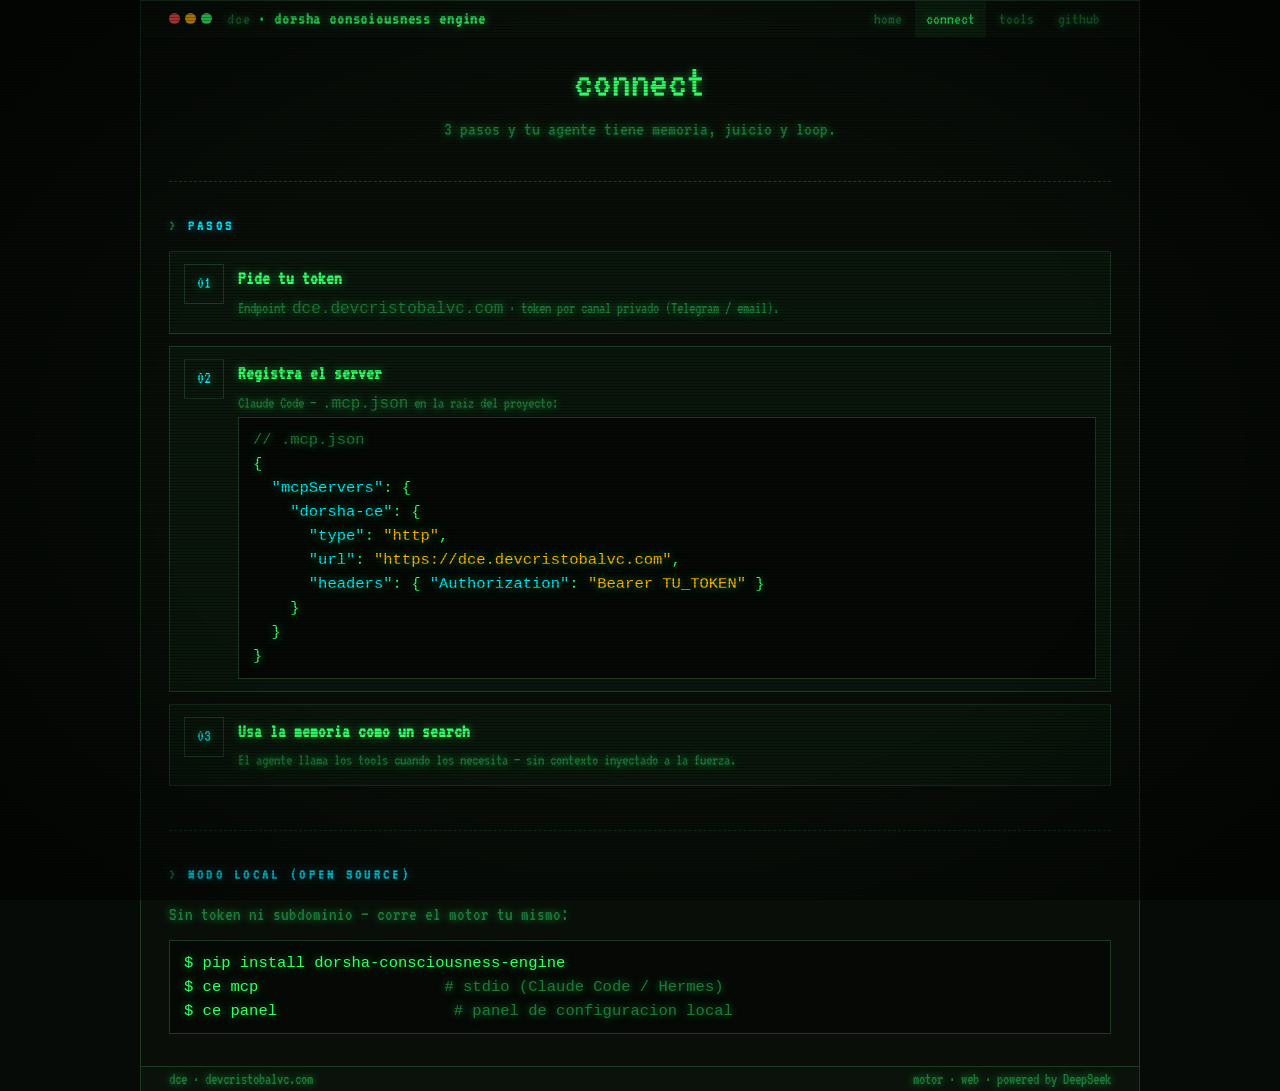
==== connect.html @ 1a73099b "dce: rediseno consola retro CRT + paginas separadas - estilo consola retro: fosforo verde sobre negr" ====
<!doctype html>
<html lang="es">
<head>
<meta charset="utf-8">
<meta name="viewport" content="width=device-width, initial-scale=1">
<title>connect — DCE</title>
<meta name="description" content="Conecta tu agente al Dorsha Consciousness Engine (MCP): token, .mcp.json, 3 pasos.">
<link rel="icon" href="data:image/svg+xml,%3Csvg xmlns='http://www.w3.org/2000/svg' viewBox='0 0 32 32'%3E%3Crect width='32' height='32' fill='%23070b07'/%3E%3Ctext x='16' y='23' font-family='monospace' font-size='18' fill='%2333ff66' text-anchor='middle'%3E%24%3C/text%3E%3C/svg%3E">
<link rel="preconnect" href="https://fonts.googleapis.com">
<link href="https://fonts.googleapis.com/css2?family=VT323&display=swap" rel="stylesheet">
<link rel="stylesheet" href="styles.css">
</head>
<body>
<header class="wrap">
  <div style="display:flex;align-items:center;gap:10px">
    <div class="dots"><span></span><span></span><span></span></div>
    <div class="title">dce <b>· dorsha consciousness engine</b></div>
  </div>
  <nav>
    <a href="index.html">home</a>
    <a href="connect.html" class="active">connect</a>
    <a href="tools.html">tools</a>
    <a href="https://github.com/DevCristobalvc/dorsha-consciousness-engine" target="_blank">github</a>
  </nav>
  <details class="menu">
    <summary>☰</summary>
    <div class="drop">
      <a href="index.html">home</a>
      <a href="connect.html">connect</a>
      <a href="tools.html">tools</a>
      <a href="https://github.com/DevCristobalvc/dorsha-consciousness-engine" target="_blank">github</a>
    </div>
  </details>
</header>

<main class="wrap">
  <section class="hero" style="border-top:none">
    <h1 style="font-size:clamp(28px,5.5vw,46px)">connect</h1>
    <p>3 pasos y tu agente tiene memoria, juicio y loop.</p>
  </section>

  <section id="steps">
    <h2>Pasos</h2>
    <div class="steps">
      <div class="step">
        <div style="flex:1">
          <h3>Pide tu token</h3>
          <p>Endpoint <code>dce.devcristobalvc.com</code> · token por canal privado (Telegram / email).</p>
        </div>
      </div>
      <div class="step">
        <div style="flex:1">
          <h3>Registra el server</h3>
          <p>Claude Code — <code>.mcp.json</code> en la raiz del proyecto:</p>
<pre><span class="c">// .mcp.json</span>
{
  <span class="k">"mcpServers"</span>: {
    <span class="k">"dorsha-ce"</span>: {
      <span class="k">"type"</span>: <span class="s">"http"</span>,
      <span class="k">"url"</span>: <span class="s">"https://dce.devcristobalvc.com"</span>,
      <span class="k">"headers"</span>: { <span class="k">"Authorization"</span>: <span class="s">"Bearer TU_TOKEN"</span> }
    }
  }
}</pre>
        </div>
      </div>
      <div class="step">
        <div style="flex:1">
          <h3>Usa la memoria como un search</h3>
          <p>El agente llama los tools cuando los necesita — sin contexto inyectado a la fuerza.</p>
        </div>
      </div>
    </div>
  </section>

  <section id="local">
    <h2>Modo local (open source)</h2>
    <p style="color:var(--dim);margin-bottom:10px">Sin token ni subdominio — corre el motor tu mismo:</p>
<pre><span class="p" style="color:var(--text)">$</span> pip install dorsha-consciousness-engine
<span class="p" style="color:var(--text)">$</span> ce mcp                    <span class="c"># stdio (Claude Code / Hermes)</span>
<span class="p" style="color:var(--text)">$</span> ce panel                   <span class="c"># panel de configuracion local</span></pre>
  </section>
</main>

<footer class="wrap">
  <div>dce · devcristobalvc.com</div>
  <div>
    <a href="https://github.com/DevCristobalvc/dorsha-consciousness-engine" target="_blank">motor</a> ·
    <a href="https://github.com/DevCristobalvc/web-dorsha-consciousness-engine" target="_blank">web</a> ·
    powered by DeepSeek
  </div>
</footer>
</body>
</html>
---- styles.css ----
/* DCE — consola retro CRT (estilo compartido) */
:root {
  --bg:#070b07; --panel:#0b120b; --line:#1c3a24; --text:#33ff66; --dim:#1e7a3a;
  --cyan:#00e5ff; --warn:#ffb000; --red:#ff4d4d;
  --glow:0 0 8px rgba(51,255,102,.55);
}
* { box-sizing:border-box; margin:0; padding:0; }
html { scroll-behavior:smooth; }
body { background:var(--bg); color:var(--text); font-family:'VT323', 'JetBrains Mono', monospace;
       font-size:19px; line-height:1.55; -webkit-font-smoothing:antialiased;
       text-shadow:var(--glow); overflow-x:hidden; position:relative; }
/* scanlines CRT */
body::before { content:''; position:fixed; inset:0; pointer-events:none; z-index:9998;
  background:repeating-linear-gradient(0deg, rgba(0,0,0,.28) 0 1px, transparent 1px 3px); }
/* vignette */
body::after { content:''; position:fixed; inset:0; pointer-events:none; z-index:9998;
  background:radial-gradient(ellipse at center, transparent 55%, rgba(0,0,0,.55) 100%); }
::selection { background:var(--text); color:var(--bg); }

.wrap { max-width:1000px; margin:0 auto; padding:0 clamp(14px, 3.5vw, 28px); }

/* header estilo barra de terminal */
header { border:1px solid var(--line); border-bottom:none; background:var(--panel);
         display:flex; justify-content:space-between; align-items:center; gap:10px;
         padding:10px 16px; margin-top:clamp(14px,3vw,28px); flex-wrap:wrap; }
header .dots span { display:inline-block; width:11px; height:11px; border-radius:50%; margin-right:5px; }
header .dots span:nth-child(1){background:var(--red)} header .dots span:nth-child(2){background:var(--warn)}
header .dots span:nth-child(3){background:var(--text)}
header .title { color:var(--dim); font-size:17px; letter-spacing:.05em; }
header .title b { color:var(--text); }
header nav { display:flex; gap:2px; flex-wrap:wrap; }
header nav a { color:var(--dim); text-decoration:none; padding:4px 10px; font-size:17px;
               border:1px solid transparent; transition:color .12s, border-color .12s, background .12s; }
header nav a:hover { color:var(--text); border-color:var(--line); }
header nav a.active { color:var(--text); background:rgba(51,255,102,.08); }
details.menu { display:none; }

main { border:1px solid var(--line); border-top:none; background:rgba(10,16,10,.72);
       padding:clamp(18px,4vw,40px) clamp(14px,3.5vw,28px); }

/* hero minimal */
.hero { text-align:center; padding:clamp(8px,2vw,20px) 0 clamp(20px,4vw,36px); }
.hero .prompt { color:var(--dim); font-size:clamp(16px,2.4vw,20px); margin-bottom:10px; }
.hero .prompt .cmd { color:var(--text); }
.hero .cursor { display:inline-block; width:10px; height:1em; background:var(--text);
                vertical-align:-2px; animation:blink 1s steps(1) infinite; margin-left:4px; }
@keyframes blink { 50% { opacity:0; } }
.hero h1 { font-size:clamp(34px,7vw,58px); font-weight:400; line-height:1.1; margin-bottom:6px; letter-spacing:.02em; }
.hero h1 .hl { color:var(--cyan); text-shadow:0 0 10px rgba(0,229,255,.6); }
.hero p { color:var(--dim); font-size:clamp(16px,2.3vw,20px); max-width:560px; margin:0 auto; }
.cta { display:flex; gap:10px; margin-top:20px; justify-content:center; flex-wrap:wrap; }
.btn { font-family:inherit; font-size:18px; text-decoration:none; padding:8px 20px; cursor:pointer;
       background:transparent; color:var(--text); border:1px solid var(--text);
       text-shadow:var(--glow); box-shadow:0 0 10px rgba(51,255,102,.25); transition:background .12s, color .12s; }
.btn:hover { background:var(--text); color:var(--bg); text-shadow:none; }
.btn.ghost { color:var(--dim); border-color:var(--line); box-shadow:none; }
.btn.ghost:hover { color:var(--text); border-color:var(--text); }

section { padding:clamp(18px,3.5vw,32px) 0; border-top:1px dashed var(--line); }
section h2 { font-size:15px; color:var(--cyan); text-transform:uppercase; letter-spacing:.22em;
             margin-bottom:14px; text-shadow:0 0 8px rgba(0,229,255,.45); }
section h2::before { content:'> '; color:var(--dim); }

/* bloque de terminal (instalación) */
.term-box { background:#050805; border:1px solid var(--line); padding:14px 16px; font-size:17px;
            box-shadow:inset 0 0 24px rgba(51,255,102,.06); overflow-x:auto; }
.term-box .l { white-space:pre; }
.term-box .p { color:var(--text); }
.term-box .c { color:var(--dim); }
.term-box .ok { color:var(--text); }
.term-box .cmt { color:var(--dim); }
.cmd-row { display:flex; flex-wrap:wrap; gap:6px 10px; margin-top:10px; }
.cmd-row code { background:var(--panel); border:1px solid var(--line); padding:3px 10px; font-size:16px; color:var(--cyan); }

/* diagrama */
.diagram { border:1px solid var(--line); background:#050805; padding:clamp(10px,2vw,18px);
           overflow:hidden; text-align:center; touch-action:none; cursor:grab;
           box-shadow:inset 0 0 30px rgba(51,255,102,.05); }
.diagram:active { cursor:grabbing; }
.diagram .mermaid { display:flex; justify-content:center; touch-action:none; }
.diagram .mermaid svg { max-width:100% !important; height:auto !important; transition:transform .1s ease-out; }
.hint { font-size:15px; color:var(--dim); margin-top:10px; text-align:center; }

/* tools grid */
.tools { display:grid; grid-template-columns:repeat(auto-fit,minmax(min(100%,240px),1fr)); gap:12px; }
.tool { border:1px solid var(--line); background:rgba(51,255,102,.03); padding:14px 16px;
        transition:border-color .12s, background .12s; }
.tool:hover { border-color:var(--text); background:rgba(51,255,102,.07); }
.tool code { color:var(--cyan); font-size:17px; text-shadow:0 0 8px rgba(0,229,255,.4); }
.tool p { color:var(--dim); font-size:16px; margin-top:6px; }

/* pasos connect */
.step { display:flex; gap:14px; margin-bottom:12px; border:1px solid var(--line);
        background:rgba(51,255,102,.03); padding:12px 14px; }
.step::before { counter-increment:step; content:'0' counter(step); flex:0 0 38px; height:38px;
              color:var(--cyan); border:1px solid var(--line); display:flex; align-items:center;
              justify-content:center; font-size:18px; }
.steps { counter-reset:step; }
.step h3 { font-size:19px; margin-bottom:2px; }
.step p { color:var(--dim); font-size:16px; }
pre { background:#050805; border:1px solid var(--line); padding:10px 14px; font-size:15.5px;
      overflow-x:auto; color:var(--text); }
pre .c { color:var(--dim); }
pre .k { color:var(--cyan); }
pre .s { color:var(--warn); }

footer { border:1px solid var(--line); border-top:none; background:var(--panel);
         padding:14px 16px; display:flex; justify-content:space-between; flex-wrap:wrap; gap:8px;
         font-size:16px; color:var(--dim); }
footer a { color:var(--dim); text-decoration:none; transition:color .12s; }
footer a:hover { color:var(--text); }

@media (max-width:640px) {
  header nav { display:none; }
  details.menu { display:block; position:relative; }
  details.menu summary { list-style:none; cursor:pointer; color:var(--text); font-size:20px;
                         border:1px solid var(--line); padding:2px 10px; }
  details.menu .drop { position:absolute; right:0; top:34px; background:var(--panel);
                       border:1px solid var(--line); padding:6px; display:flex; flex-direction:column;
                       min-width:160px; z-index:10; }
  details.menu .drop a { padding:7px 10px; color:var(--text); text-decoration:none; }
  .step { flex-direction:column; gap:6px; }
  .step::before { flex:0 0 auto; }
}
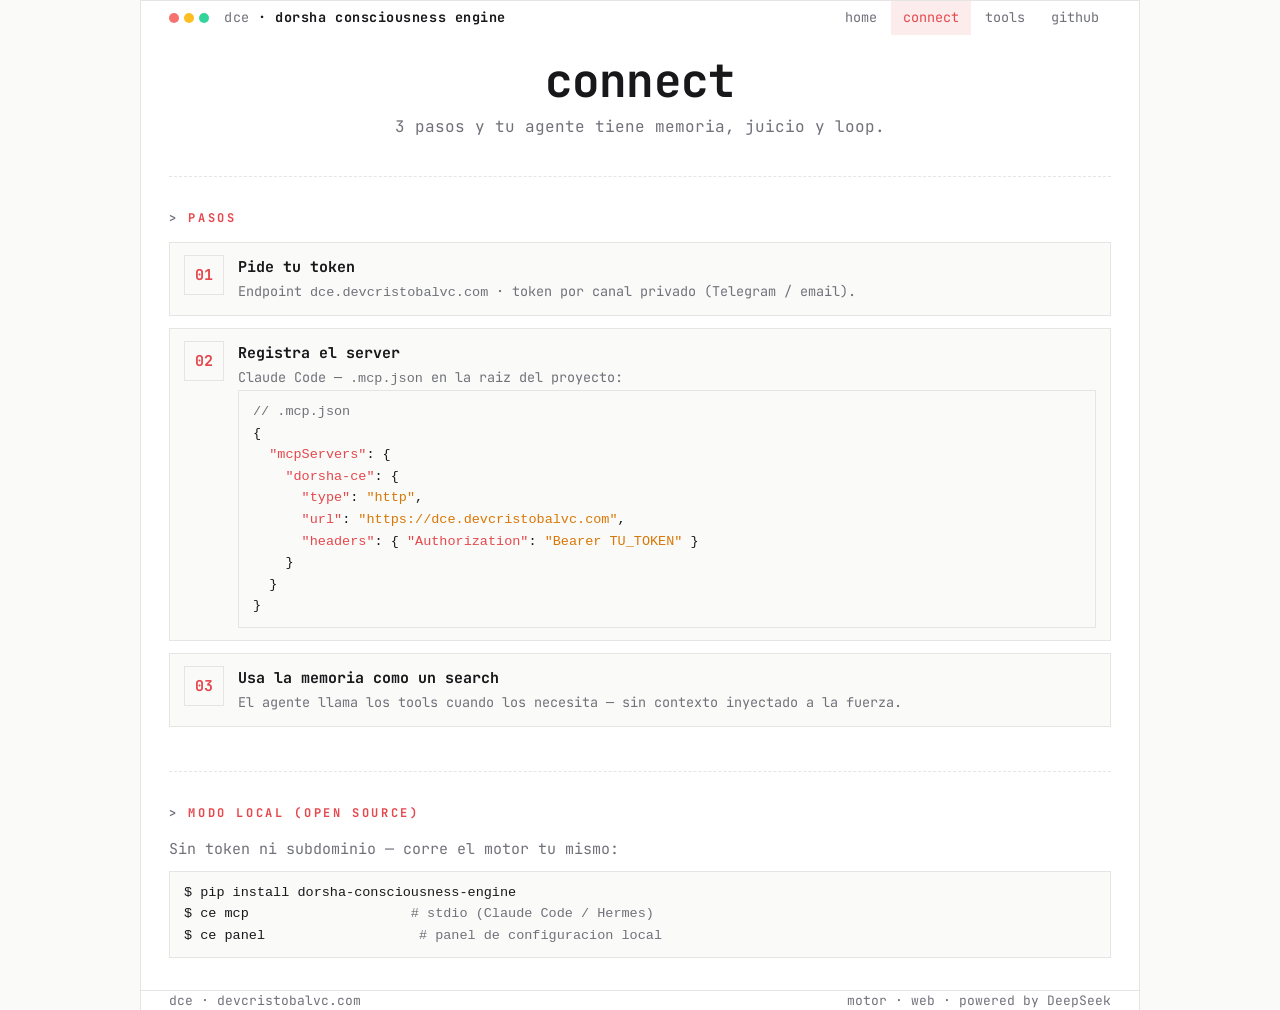
==== commit f31911a6: "dce: consola retro en tonos claros, detalles rojos, legible - fondo claro #fafaf9, texto oscuro #181" ====
--- a/connect.html
+++ b/connect.html
@@ -7,7 +7,7 @@
 <meta name="description" content="Conecta tu agente al Dorsha Consciousness Engine (MCP): token, .mcp.json, 3 pasos.">
 <link rel="icon" href="data:image/svg+xml,%3Csvg xmlns='http://www.w3.org/2000/svg' viewBox='0 0 32 32'%3E%3Crect width='32' height='32' fill='%23070b07'/%3E%3Ctext x='16' y='23' font-family='monospace' font-size='18' fill='%2333ff66' text-anchor='middle'%3E%24%3C/text%3E%3C/svg%3E">
 <link rel="preconnect" href="https://fonts.googleapis.com">
-<link href="https://fonts.googleapis.com/css2?family=VT323&display=swap" rel="stylesheet">
+<link href="https://fonts.googleapis.com/css2?family=JetBrains+Mono:wght@400;700&display=swap" rel="stylesheet">
 <link rel="stylesheet" href="styles.css">
 </head>
 <body>
--- a/styles.css
+++ b/styles.css
@@ -1,21 +1,13 @@
-/* DCE — consola retro CRT (estilo compartido) */
+/* DCE — consola retro clara · minimalista · detalles rojos */
 :root {
-  --bg:#070b07; --panel:#0b120b; --line:#1c3a24; --text:#33ff66; --dim:#1e7a3a;
-  --cyan:#00e5ff; --warn:#ffb000; --red:#ff4d4d;
-  --glow:0 0 8px rgba(51,255,102,.55);
+  --bg:#fafaf9; --panel:#ffffff; --line:#e7e5e4; --text:#18181b; --dim:#71717a;
+  --red:#e5484d; --red-dark:#d0353a; --red-soft:#fdecec; --amber:#d97706;
 }
 * { box-sizing:border-box; margin:0; padding:0; }
 html { scroll-behavior:smooth; }
-body { background:var(--bg); color:var(--text); font-family:'VT323', 'JetBrains Mono', monospace;
-       font-size:19px; line-height:1.55; -webkit-font-smoothing:antialiased;
-       text-shadow:var(--glow); overflow-x:hidden; position:relative; }
-/* scanlines CRT */
-body::before { content:''; position:fixed; inset:0; pointer-events:none; z-index:9998;
-  background:repeating-linear-gradient(0deg, rgba(0,0,0,.28) 0 1px, transparent 1px 3px); }
-/* vignette */
-body::after { content:''; position:fixed; inset:0; pointer-events:none; z-index:9998;
-  background:radial-gradient(ellipse at center, transparent 55%, rgba(0,0,0,.55) 100%); }
-::selection { background:var(--text); color:var(--bg); }
+body { background:var(--bg); color:var(--text); font-family:'JetBrains Mono', ui-monospace, Menlo, monospace;
+       font-size:15px; line-height:1.6; -webkit-font-smoothing:antialiased; overflow-x:hidden; }
+::selection { background:var(--red); color:#fff; }
 
 .wrap { max-width:1000px; margin:0 auto; padding:0 clamp(14px, 3.5vw, 28px); }
 
@@ -23,98 +15,96 @@
 header { border:1px solid var(--line); border-bottom:none; background:var(--panel);
          display:flex; justify-content:space-between; align-items:center; gap:10px;
          padding:10px 16px; margin-top:clamp(14px,3vw,28px); flex-wrap:wrap; }
-header .dots span { display:inline-block; width:11px; height:11px; border-radius:50%; margin-right:5px; }
-header .dots span:nth-child(1){background:var(--red)} header .dots span:nth-child(2){background:var(--warn)}
-header .dots span:nth-child(3){background:var(--text)}
-header .title { color:var(--dim); font-size:17px; letter-spacing:.05em; }
+header .dots span { display:inline-block; width:10px; height:10px; border-radius:50%; margin-right:5px; }
+header .dots span:nth-child(1){background:#f87171} header .dots span:nth-child(2){background:#fbbf24}
+header .dots span:nth-child(3){background:#34d399}
+header .title { color:var(--dim); font-size:13.5px; letter-spacing:.04em; }
 header .title b { color:var(--text); }
 header nav { display:flex; gap:2px; flex-wrap:wrap; }
-header nav a { color:var(--dim); text-decoration:none; padding:4px 10px; font-size:17px;
+header nav a { color:var(--dim); text-decoration:none; padding:5px 11px; font-size:13.5px;
                border:1px solid transparent; transition:color .12s, border-color .12s, background .12s; }
-header nav a:hover { color:var(--text); border-color:var(--line); }
-header nav a.active { color:var(--text); background:rgba(51,255,102,.08); }
+header nav a:hover { color:var(--red); border-color:var(--line); }
+header nav a.active { color:var(--red); border-color:var(--red-soft); background:var(--red-soft); }
 details.menu { display:none; }
 
-main { border:1px solid var(--line); border-top:none; background:rgba(10,16,10,.72);
+main { border:1px solid var(--line); border-top:none; background:var(--panel);
        padding:clamp(18px,4vw,40px) clamp(14px,3.5vw,28px); }
 
 /* hero minimal */
 .hero { text-align:center; padding:clamp(8px,2vw,20px) 0 clamp(20px,4vw,36px); }
-.hero .prompt { color:var(--dim); font-size:clamp(16px,2.4vw,20px); margin-bottom:10px; }
-.hero .prompt .cmd { color:var(--text); }
-.hero .cursor { display:inline-block; width:10px; height:1em; background:var(--text);
+.hero .prompt { color:var(--dim); font-size:clamp(14px,2vw,16px); margin-bottom:10px; }
+.hero .prompt .cmd { color:var(--red); }
+.hero .cursor { display:inline-block; width:9px; height:1.1em; background:var(--red);
                 vertical-align:-2px; animation:blink 1s steps(1) infinite; margin-left:4px; }
 @keyframes blink { 50% { opacity:0; } }
-.hero h1 { font-size:clamp(34px,7vw,58px); font-weight:400; line-height:1.1; margin-bottom:6px; letter-spacing:.02em; }
-.hero h1 .hl { color:var(--cyan); text-shadow:0 0 10px rgba(0,229,255,.6); }
-.hero p { color:var(--dim); font-size:clamp(16px,2.3vw,20px); max-width:560px; margin:0 auto; }
-.cta { display:flex; gap:10px; margin-top:20px; justify-content:center; flex-wrap:wrap; }
-.btn { font-family:inherit; font-size:18px; text-decoration:none; padding:8px 20px; cursor:pointer;
+.hero h1 { font-size:clamp(30px,6vw,52px); font-weight:700; line-height:1.12; margin-bottom:8px; letter-spacing:-.02em; }
+.hero h1 .hl { color:var(--red); }
+.hero p { color:var(--dim); font-size:clamp(14px,2vw,16px); max-width:540px; margin:0 auto; }
+.cta { display:flex; gap:10px; margin-top:22px; justify-content:center; flex-wrap:wrap; }
+.btn { font-family:inherit; font-size:14.5px; text-decoration:none; padding:9px 22px; cursor:pointer;
        background:transparent; color:var(--text); border:1px solid var(--text);
-       text-shadow:var(--glow); box-shadow:0 0 10px rgba(51,255,102,.25); transition:background .12s, color .12s; }
-.btn:hover { background:var(--text); color:var(--bg); text-shadow:none; }
-.btn.ghost { color:var(--dim); border-color:var(--line); box-shadow:none; }
-.btn.ghost:hover { color:var(--text); border-color:var(--text); }
+       transition:background .12s, color .12s, border-color .12s; }
+.btn:hover { background:var(--red); border-color:var(--red); color:#fff; }
+.btn.ghost { color:var(--dim); border-color:var(--line); }
+.btn.ghost:hover { color:var(--red); border-color:var(--red); background:transparent; }
 
 section { padding:clamp(18px,3.5vw,32px) 0; border-top:1px dashed var(--line); }
-section h2 { font-size:15px; color:var(--cyan); text-transform:uppercase; letter-spacing:.22em;
-             margin-bottom:14px; text-shadow:0 0 8px rgba(0,229,255,.45); }
+section h2 { font-size:12px; color:var(--red); text-transform:uppercase; letter-spacing:.22em;
+             margin-bottom:14px; font-weight:700; }
 section h2::before { content:'> '; color:var(--dim); }
 
 /* bloque de terminal (instalación) */
-.term-box { background:#050805; border:1px solid var(--line); padding:14px 16px; font-size:17px;
-            box-shadow:inset 0 0 24px rgba(51,255,102,.06); overflow-x:auto; }
+.term-box { background:var(--bg); border:1px solid var(--line); padding:14px 16px; font-size:14px; overflow-x:auto; }
 .term-box .l { white-space:pre; }
-.term-box .p { color:var(--text); }
+.term-box .p { color:var(--red); }
 .term-box .c { color:var(--dim); }
 .term-box .ok { color:var(--text); }
 .term-box .cmt { color:var(--dim); }
 .cmd-row { display:flex; flex-wrap:wrap; gap:6px 10px; margin-top:10px; }
-.cmd-row code { background:var(--panel); border:1px solid var(--line); padding:3px 10px; font-size:16px; color:var(--cyan); }
+.cmd-row code { background:var(--bg); border:1px solid var(--line); padding:3px 10px; font-size:13px; color:var(--text); }
 
 /* diagrama */
-.diagram { border:1px solid var(--line); background:#050805; padding:clamp(10px,2vw,18px);
-           overflow:hidden; text-align:center; touch-action:none; cursor:grab;
-           box-shadow:inset 0 0 30px rgba(51,255,102,.05); }
+.diagram { border:1px solid var(--line); background:var(--bg); padding:clamp(10px,2vw,18px);
+           overflow:hidden; text-align:center; touch-action:none; cursor:grab; }
 .diagram:active { cursor:grabbing; }
 .diagram .mermaid { display:flex; justify-content:center; touch-action:none; }
 .diagram .mermaid svg { max-width:100% !important; height:auto !important; transition:transform .1s ease-out; }
-.hint { font-size:15px; color:var(--dim); margin-top:10px; text-align:center; }
+.hint { font-size:12px; color:var(--dim); margin-top:10px; text-align:center; }
 
 /* tools grid */
 .tools { display:grid; grid-template-columns:repeat(auto-fit,minmax(min(100%,240px),1fr)); gap:12px; }
-.tool { border:1px solid var(--line); background:rgba(51,255,102,.03); padding:14px 16px;
+.tool { border:1px solid var(--line); background:var(--bg); padding:14px 16px;
         transition:border-color .12s, background .12s; }
-.tool:hover { border-color:var(--text); background:rgba(51,255,102,.07); }
-.tool code { color:var(--cyan); font-size:17px; text-shadow:0 0 8px rgba(0,229,255,.4); }
-.tool p { color:var(--dim); font-size:16px; margin-top:6px; }
+.tool:hover { border-color:var(--red); background:var(--red-soft); }
+.tool code { color:var(--red); font-size:13.5px; font-weight:700; }
+.tool p { color:var(--dim); font-size:13px; margin-top:6px; }
 
 /* pasos connect */
 .step { display:flex; gap:14px; margin-bottom:12px; border:1px solid var(--line);
-        background:rgba(51,255,102,.03); padding:12px 14px; }
+        background:var(--bg); padding:12px 14px; }
 .step::before { counter-increment:step; content:'0' counter(step); flex:0 0 38px; height:38px;
-              color:var(--cyan); border:1px solid var(--line); display:flex; align-items:center;
-              justify-content:center; font-size:18px; }
+              color:var(--red); border:1px solid var(--line); display:flex; align-items:center;
+              justify-content:center; font-size:15px; font-weight:700; }
 .steps { counter-reset:step; }
-.step h3 { font-size:19px; margin-bottom:2px; }
-.step p { color:var(--dim); font-size:16px; }
-pre { background:#050805; border:1px solid var(--line); padding:10px 14px; font-size:15.5px;
+.step h3 { font-size:15px; margin-bottom:2px; }
+.step p { color:var(--dim); font-size:13.5px; }
+pre { background:var(--bg); border:1px solid var(--line); padding:10px 14px; font-size:13.5px;
       overflow-x:auto; color:var(--text); }
 pre .c { color:var(--dim); }
-pre .k { color:var(--cyan); }
-pre .s { color:var(--warn); }
+pre .k { color:var(--red); }
+pre .s { color:var(--amber); }
 
 footer { border:1px solid var(--line); border-top:none; background:var(--panel);
          padding:14px 16px; display:flex; justify-content:space-between; flex-wrap:wrap; gap:8px;
-         font-size:16px; color:var(--dim); }
+         font-size:13px; color:var(--dim); }
 footer a { color:var(--dim); text-decoration:none; transition:color .12s; }
-footer a:hover { color:var(--text); }
+footer a:hover { color:var(--red); }
 
 @media (max-width:640px) {
   header nav { display:none; }
   details.menu { display:block; position:relative; }
-  details.menu summary { list-style:none; cursor:pointer; color:var(--text); font-size:20px;
-                         border:1px solid var(--line); padding:2px 10px; }
+  details.menu summary { list-style:none; cursor:pointer; color:var(--red); font-size:20px;
+                         border:1px solid var(--line); padding:2px 10px; background:var(--panel); }
   details.menu .drop { position:absolute; right:0; top:34px; background:var(--panel);
                        border:1px solid var(--line); padding:6px; display:flex; flex-direction:column;
                        min-width:160px; z-index:10; }
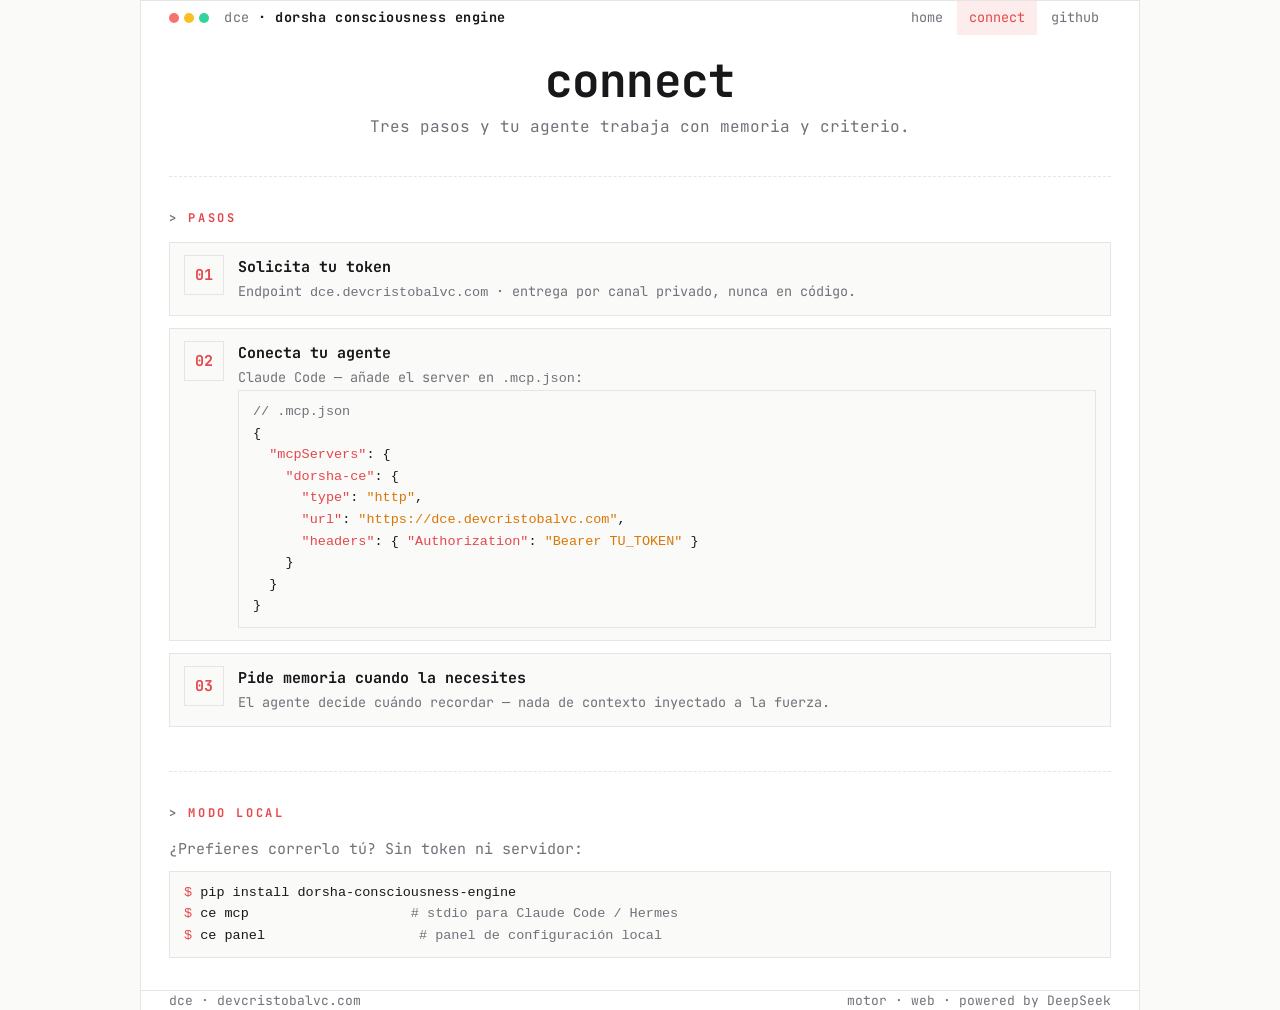
==== commit 30703544: "dce: copys pulidos y pagina tools eliminada - eliminada tools.html (sobraba) + links del nav en inde" ====
--- a/connect.html
+++ b/connect.html
@@ -19,7 +19,6 @@
   <nav>
     <a href="index.html">home</a>
     <a href="connect.html" class="active">connect</a>
-    <a href="tools.html">tools</a>
     <a href="https://github.com/DevCristobalvc/dorsha-consciousness-engine" target="_blank">github</a>
   </nav>
   <details class="menu">
@@ -27,7 +26,6 @@
     <div class="drop">
       <a href="index.html">home</a>
       <a href="connect.html">connect</a>
-      <a href="tools.html">tools</a>
       <a href="https://github.com/DevCristobalvc/dorsha-consciousness-engine" target="_blank">github</a>
     </div>
   </details>
@@ -36,7 +34,7 @@
 <main class="wrap">
   <section class="hero" style="border-top:none">
     <h1 style="font-size:clamp(28px,5.5vw,46px)">connect</h1>
-    <p>3 pasos y tu agente tiene memoria, juicio y loop.</p>
+    <p>Tres pasos y tu agente trabaja con memoria y criterio.</p>
   </section>
 
   <section id="steps">
@@ -44,14 +42,14 @@
     <div class="steps">
       <div class="step">
         <div style="flex:1">
-          <h3>Pide tu token</h3>
-          <p>Endpoint <code>dce.devcristobalvc.com</code> · token por canal privado (Telegram / email).</p>
+          <h3>Solicita tu token</h3>
+          <p>Endpoint <code>dce.devcristobalvc.com</code> · entrega por canal privado, nunca en código.</p>
         </div>
       </div>
       <div class="step">
         <div style="flex:1">
-          <h3>Registra el server</h3>
-          <p>Claude Code — <code>.mcp.json</code> en la raiz del proyecto:</p>
+          <h3>Conecta tu agente</h3>
+          <p>Claude Code — añade el server en <code>.mcp.json</code>:</p>
 <pre><span class="c">// .mcp.json</span>
 {
   <span class="k">"mcpServers"</span>: {
@@ -66,19 +64,19 @@
       </div>
       <div class="step">
         <div style="flex:1">
-          <h3>Usa la memoria como un search</h3>
-          <p>El agente llama los tools cuando los necesita — sin contexto inyectado a la fuerza.</p>
+          <h3>Pide memoria cuando la necesites</h3>
+          <p>El agente decide cuándo recordar — nada de contexto inyectado a la fuerza.</p>
         </div>
       </div>
     </div>
   </section>
 
   <section id="local">
-    <h2>Modo local (open source)</h2>
-    <p style="color:var(--dim);margin-bottom:10px">Sin token ni subdominio — corre el motor tu mismo:</p>
-<pre><span class="p" style="color:var(--text)">$</span> pip install dorsha-consciousness-engine
-<span class="p" style="color:var(--text)">$</span> ce mcp                    <span class="c"># stdio (Claude Code / Hermes)</span>
-<span class="p" style="color:var(--text)">$</span> ce panel                   <span class="c"># panel de configuracion local</span></pre>
+    <h2>Modo local</h2>
+    <p style="color:var(--dim);margin-bottom:10px">¿Prefieres correrlo tú? Sin token ni servidor:</p>
+<pre><span class="p" style="color:var(--red)">$</span> pip install dorsha-consciousness-engine
+<span class="p" style="color:var(--red)">$</span> ce mcp                    <span class="c"># stdio para Claude Code / Hermes</span>
+<span class="p" style="color:var(--red)">$</span> ce panel                   <span class="c"># panel de configuración local</span></pre>
   </section>
 </main>
 
--- a/styles.css
+++ b/styles.css
@@ -60,8 +60,6 @@
 .term-box .c { color:var(--dim); }
 .term-box .ok { color:var(--text); }
 .term-box .cmt { color:var(--dim); }
-.cmd-row { display:flex; flex-wrap:wrap; gap:6px 10px; margin-top:10px; }
-.cmd-row code { background:var(--bg); border:1px solid var(--line); padding:3px 10px; font-size:13px; color:var(--text); }
 
 /* diagrama */
 .diagram { border:1px solid var(--line); background:var(--bg); padding:clamp(10px,2vw,18px);
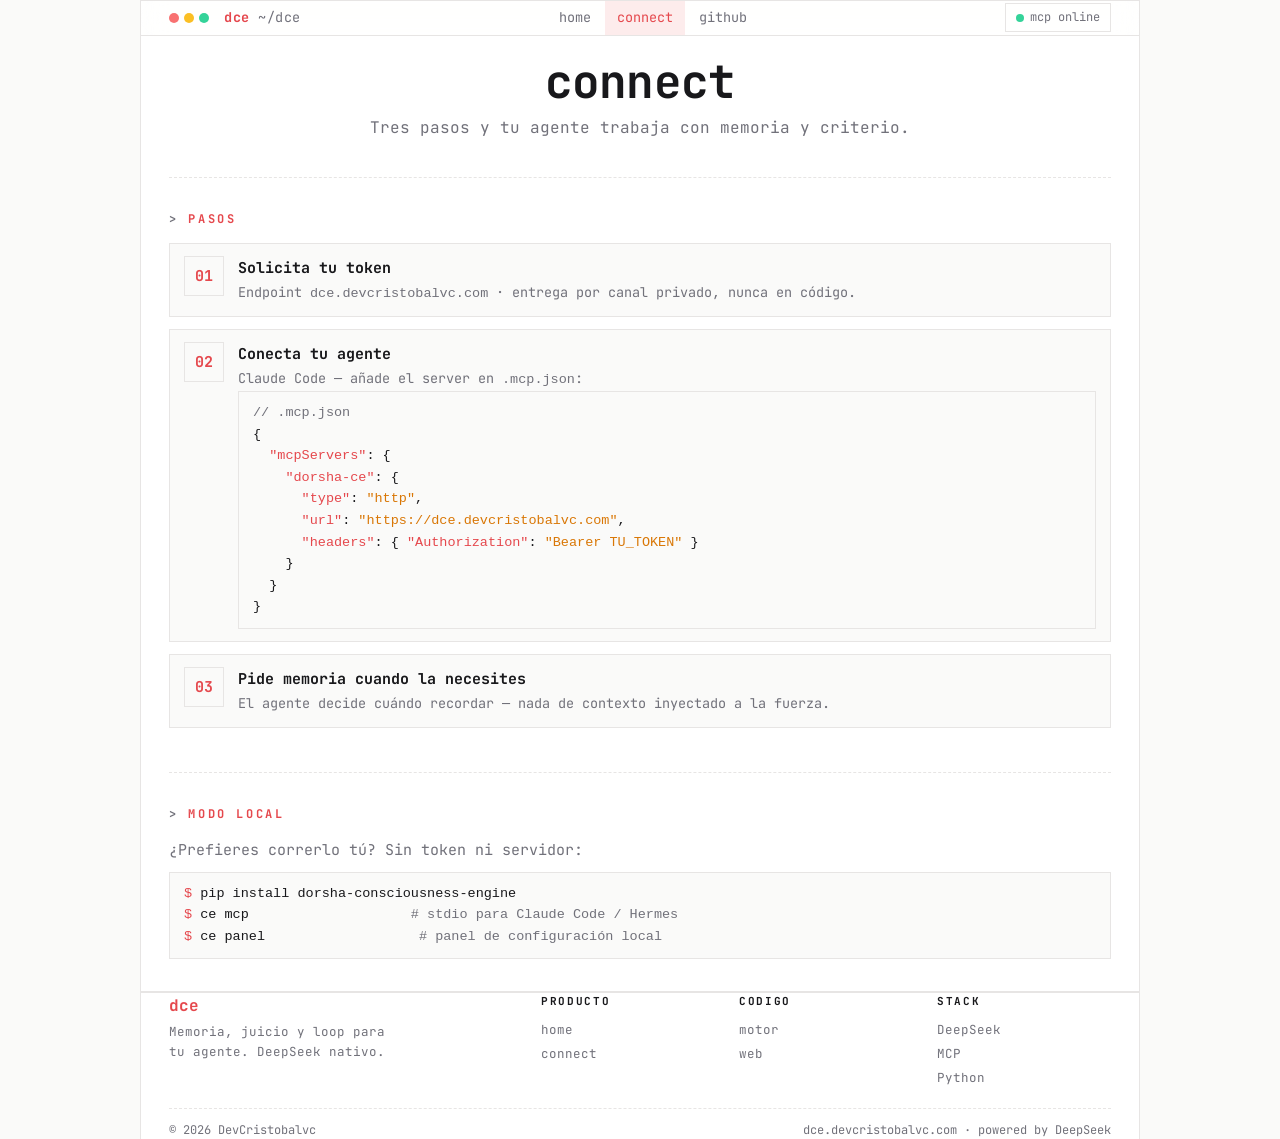
==== commit 399fcf4c: "dce: header sticky glass con estado mcp online + footer en columnas - header: sticky con blur, logo " ====
--- a/connect.html
+++ b/connect.html
@@ -12,20 +12,21 @@
 </head>
 <body>
 <header class="wrap">
-  <div style="display:flex;align-items:center;gap:10px">
+  <div class="brand">
     <div class="dots"><span></span><span></span><span></span></div>
-    <div class="title">dce <b>· dorsha consciousness engine</b></div>
+    <div class="title"><b>dce</b> <span class="path">~/dce</span></div>
   </div>
   <nav>
     <a href="index.html">home</a>
-    <a href="connect.html" class="active">connect</a>
-    <a href="https://github.com/DevCristobalvc/dorsha-consciousness-engine" target="_blank">github</a>
+      <a href="connect.html" class="active">connect</a>
+      <a href="https://github.com/DevCristobalvc/dorsha-consciousness-engine" target="_blank">github</a>
   </nav>
+  <div class="status"><span class="dot-on"></span> mcp online</div>
   <details class="menu">
     <summary>☰</summary>
     <div class="drop">
       <a href="index.html">home</a>
-      <a href="connect.html">connect</a>
+      <a href="connect.html" class="active">connect</a>
       <a href="https://github.com/DevCristobalvc/dorsha-consciousness-engine" target="_blank">github</a>
     </div>
   </details>
@@ -81,11 +82,31 @@
 </main>
 
 <footer class="wrap">
-  <div>dce · devcristobalvc.com</div>
-  <div>
-    <a href="https://github.com/DevCristobalvc/dorsha-consciousness-engine" target="_blank">motor</a> ·
-    <a href="https://github.com/DevCristobalvc/web-dorsha-consciousness-engine" target="_blank">web</a> ·
-    powered by DeepSeek
+  <div class="f-grid">
+    <div class="f-brand">
+      <div class="f-logo">dce</div>
+      <p>Memoria, juicio y loop para tu agente. DeepSeek nativo.</p>
+    </div>
+    <div class="f-col">
+      <h4>producto</h4>
+      <a href="index.html">home</a>
+      <a href="connect.html">connect</a>
+    </div>
+    <div class="f-col">
+      <h4>codigo</h4>
+      <a href="https://github.com/DevCristobalvc/dorsha-consciousness-engine" target="_blank">motor</a>
+      <a href="https://github.com/DevCristobalvc/web-dorsha-consciousness-engine" target="_blank">web</a>
+    </div>
+    <div class="f-col">
+      <h4>stack</h4>
+      <span>DeepSeek</span>
+      <span>MCP</span>
+      <span>Python</span>
+    </div>
+  </div>
+  <div class="f-bottom">
+    <span>&copy; 2026 DevCristobalvc</span>
+    <span>dce.devcristobalvc.com · powered by DeepSeek</span>
   </div>
 </footer>
 </body>
--- a/styles.css
+++ b/styles.css
@@ -11,20 +11,28 @@
 
 .wrap { max-width:1000px; margin:0 auto; padding:0 clamp(14px, 3.5vw, 28px); }
 
-/* header estilo barra de terminal */
-header { border:1px solid var(--line); border-bottom:none; background:var(--panel);
-         display:flex; justify-content:space-between; align-items:center; gap:10px;
+/* header estilo barra de terminal — sticky glass */
+header { position:sticky; top:0; z-index:100; border:1px solid var(--line); background:rgba(255,255,255,.86);
+         backdrop-filter:blur(12px); -webkit-backdrop-filter:blur(12px);
+         display:flex; justify-content:space-between; align-items:center; gap:12px;
          padding:10px 16px; margin-top:clamp(14px,3vw,28px); flex-wrap:wrap; }
+header .brand { display:flex; align-items:center; gap:10px; min-width:0; }
 header .dots span { display:inline-block; width:10px; height:10px; border-radius:50%; margin-right:5px; }
 header .dots span:nth-child(1){background:#f87171} header .dots span:nth-child(2){background:#fbbf24}
 header .dots span:nth-child(3){background:#34d399}
-header .title { color:var(--dim); font-size:13.5px; letter-spacing:.04em; }
-header .title b { color:var(--text); }
+header .title { color:var(--dim); font-size:13.5px; letter-spacing:.04em; white-space:nowrap; }
+header .title b { color:var(--red); }
+header .title .path { color:var(--dim); }
 header nav { display:flex; gap:2px; flex-wrap:wrap; }
 header nav a { color:var(--dim); text-decoration:none; padding:5px 11px; font-size:13.5px;
                border:1px solid transparent; transition:color .12s, border-color .12s, background .12s; }
 header nav a:hover { color:var(--red); border-color:var(--line); }
 header nav a.active { color:var(--red); border-color:var(--red-soft); background:var(--red-soft); }
+header .status { display:flex; align-items:center; gap:6px; font-size:12px; color:var(--dim);
+                 border:1px solid var(--line); padding:4px 10px; white-space:nowrap; }
+header .status .dot-on { width:8px; height:8px; border-radius:50%; background:#34d399;
+                         box-shadow:0 0 0 0 rgba(52,211,153,.5); animation:pulse 2s infinite; }
+@keyframes pulse { 0%{box-shadow:0 0 0 0 rgba(52,211,153,.5)} 70%{box-shadow:0 0 0 6px rgba(52,211,153,0)} 100%{box-shadow:0 0 0 0 rgba(52,211,153,0)} }
 details.menu { display:none; }
 
 main { border:1px solid var(--line); border-top:none; background:var(--panel);
@@ -92,11 +100,24 @@
 pre .k { color:var(--red); }
 pre .s { color:var(--amber); }
 
-footer { border:1px solid var(--line); border-top:none; background:var(--panel);
-         padding:14px 16px; display:flex; justify-content:space-between; flex-wrap:wrap; gap:8px;
+footer { border:1px solid var(--line); background:var(--panel); padding:clamp(18px,3.5vw,28px) 16px 14px;
          font-size:13px; color:var(--dim); }
+.f-grid { display:grid; grid-template-columns:2fr 1fr 1fr 1fr; gap:24px; padding-bottom:18px; }
+.f-brand .f-logo { color:var(--red); font-weight:700; font-size:16px; margin-bottom:4px; }
+.f-brand p { font-size:12.5px; max-width:220px; }
+.f-col h4 { font-size:11px; text-transform:uppercase; letter-spacing:.15em; color:var(--text); margin-bottom:8px; }
+.f-col a, .f-col span { display:block; color:var(--dim); text-decoration:none; font-size:12.5px;
+                        padding:2px 0; transition:color .12s; }
+.f-col a:hover { color:var(--red); }
+.f-bottom { border-top:1px dashed var(--line); padding-top:12px; display:flex;
+            justify-content:space-between; flex-wrap:wrap; gap:8px; font-size:12px; }
 footer a { color:var(--dim); text-decoration:none; transition:color .12s; }
 footer a:hover { color:var(--red); }
+
+@media (max-width:720px) {
+  .f-grid { grid-template-columns:1fr 1fr; gap:18px; }
+  .f-brand { grid-column:1 / -1; }
+}
 
 @media (max-width:640px) {
   header nav { display:none; }
